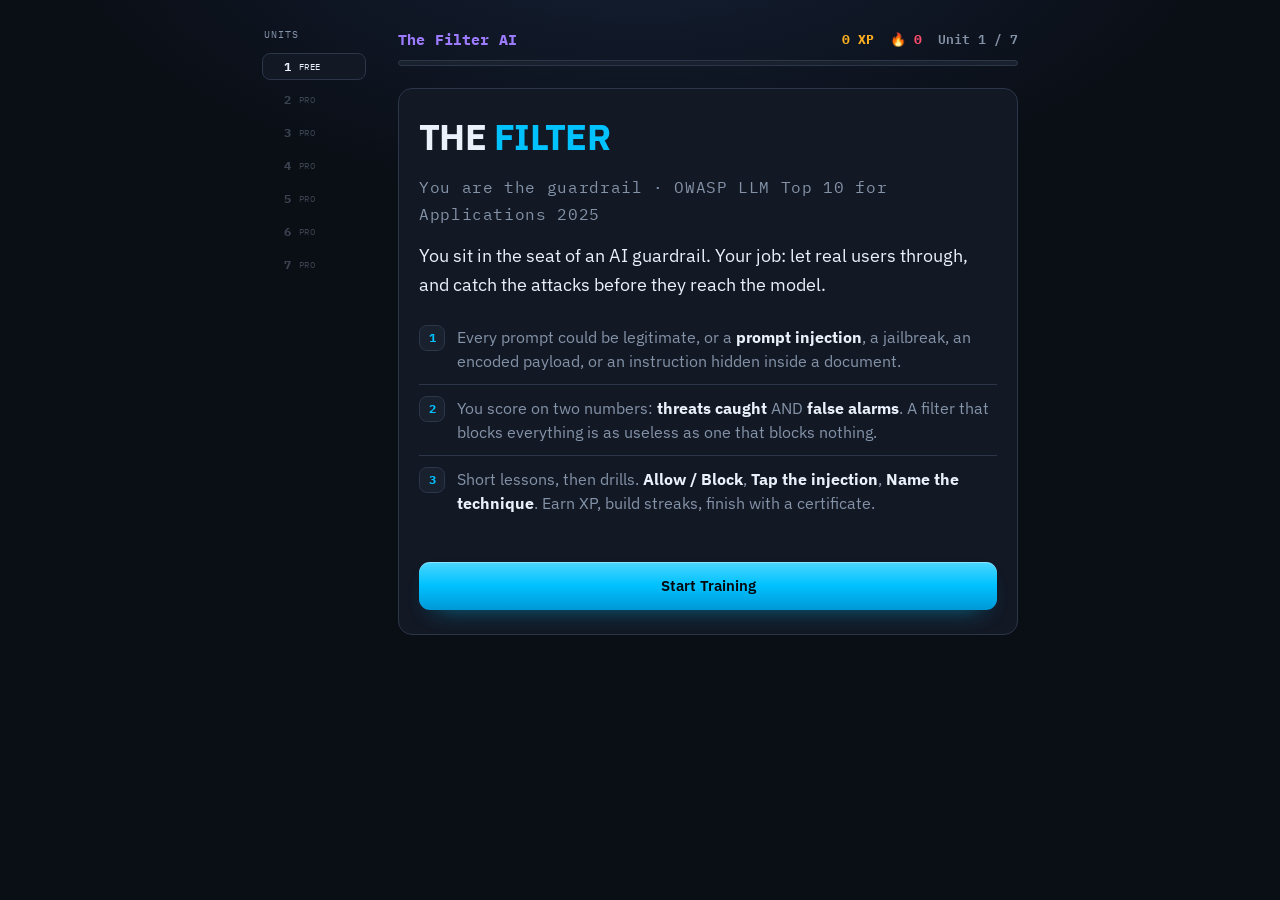
==== index.html @ 21257bd7 "Rebuild free tier: IBM Plex, lifted palette, no em dashes Regenerated from build-free.js so the publ" ====
<!DOCTYPE html>
<html lang="en">
<head>
  <meta charset="UTF-8" />
  <meta name="viewport" content="width=device-width, initial-scale=1.0" />
  <meta name="color-scheme" content="dark" />
  <meta name="description" content="The Filter AI. A training game where you play the guardrail on an AI assistant. Catch prompt injections, jailbreaks, and encoded payloads. Covers the OWASP LLM Top 10 for Applications 2025." />
  <title>The Filter AI · AI Prompt Injection Defense Training</title>
  <link rel="preconnect" href="https://fonts.googleapis.com" />
  <link rel="preconnect" href="https://fonts.gstatic.com" crossorigin />
  <link href="https://fonts.googleapis.com/css2?family=IBM+Plex+Sans:wght@400;500;600;700&family=IBM+Plex+Mono:wght@400;500;600;700&display=swap" rel="stylesheet" />
  <link rel="stylesheet" href="styles.css" />
</head>
<body>
  <!--
    Config lives on #app as data-* attributes (kept off inline <script> so the
    page stays CSP-compatible). To change the paid key or store link, edit the
    two attributes below. Nothing else needs to change.
  -->
  <div class="app" id="app"
       data-free-only="true"
       data-gumroad-url="https://hamcodes.gumroad.com/l/jxdjnw">

    <!-- Desktop-only vertical level map (hidden below 1024px via CSS) -->
    <aside class="levelmap" id="levelmap" aria-hidden="true"></aside>

    <main class="stage">
      <!-- HUD: brand · XP · streak · level -->
      <div class="hud">
        <span class="brand">The Filter AI</span>
        <div class="stats">
          <span class="stat-xp" id="hudXp">0 XP</span>
          <span class="stat-streak" id="hudStreak">🔥 0</span>
          <span class="stat-level" id="hudLevel">Unit 1 / 7</span>
        </div>
      </div>
      <div class="progress-track"><div class="progress-fill" id="progressFill"></div></div>

      <!-- Main nav. Only shown once the paid tier is unlocked. -->
      <nav class="topnav" id="topnav" hidden>
        <button type="button" class="navlink" id="navTraining">Training</button>
        <button type="button" class="navlink" id="navRange">Practice Range</button>
      </nav>

      <!-- Screens render here -->
      <div id="screen"></div>
    </main>
  </div>

  <!-- Load order matters: content + certificate provide globals the engine uses -->
  <script src="content.js"></script>
  <script src="certificate.js"></script>
  <script src="engine.js"></script>
</body>
</html>
---- styles.css ----
/* =========================================================================
   THE FILTER AI · design system
   Tokens + components. Mobile-first, responsive at 640px / 1024px.
   No white backgrounds. Radial-gradient page. All signal colours from tokens.
   ========================================================================= */

:root{
  /* Backgrounds */
  --bg:        #0a0e15;
  --surface:   #121824;
  --surface-2: #19212f;
  --line:      #2b3648;

  /* Text */
  --text:  #eaf1fa;
  --muted: #8493a8;

  /* Signal colours. Every one clears WCAG AA on --bg, and --safe sits well
     above --threat in luminance as well as hue, so "blocked" and "breach"
     stay distinguishable without relying on colour alone. */
  --safe:   #00e5a0;   /* correct / allow / caught */
  --threat: #ff4d6d;   /* attack / breach / wrong  */
  --amber:  #ffb020;   /* XP / coins / warning     */
  --cyan:   #00c2ff;   /* primary CTA / brand accent */
  --violet: #9d7bff;   /* secondary accent / tags   */

  /* Accent gradient stops */
  --cyan-hi: #4dd6ff;
  --cyan-lo: #0098d6;

  /* Shape */
  --radius: 14px;

  /* Typography families. IBM Plex: one family across text and code, drawn
     for engineering products. */
  --mono:    "IBM Plex Mono", ui-monospace, monospace;
  --display: "IBM Plex Sans", system-ui, sans-serif;
  --body:    "IBM Plex Sans", system-ui, sans-serif;

  /* Fluid type */
  --text-body:    clamp(14px, 2.5vw, 16px);
  --text-prompt:  clamp(15px, 3vw, 18px);
  --text-display: clamp(18px, 4vw, 22px);
  --text-mono:    clamp(11px, 2vw, 13px);
}

/* ---------- reset ---------- */
*{box-sizing:border-box}
html,body{
  margin:0;
  min-height:100vh;
  color:var(--text);
  font-family:var(--body);
  background:radial-gradient(1000px 500px at 50% -10%,#152036 0%,transparent 60%),var(--bg);
  -webkit-font-smoothing:antialiased;
}
button{font-family:inherit}
:focus-visible{outline:2px solid var(--cyan);outline-offset:2px}

/* ---------- layout ---------- */
.app{
  max-width:620px;
  margin:0 auto;
  padding:20px 16px 56px;
}
.stage{min-width:0}

/* Desktop level map sits to the left; stage stays centered & capped. */
.levelmap{display:none}

@media (min-width:1024px){
  .app{
    max-width:960px;
    display:grid;
    grid-template-columns:104px minmax(0,620px);
    justify-content:center;
    gap:32px;
    align-items:start;
    padding-top:28px;
  }
  .levelmap{
    display:flex;
    flex-direction:column;
    gap:6px;
    position:sticky;
    top:28px;
  }
  .levelmap .lm-title{
    font-family:var(--mono);font-size:10px;letter-spacing:.1em;text-transform:uppercase;
    color:var(--muted);margin-bottom:6px;padding-left:2px;
  }
  .lm-item{
    display:flex;align-items:center;gap:8px;
    font-family:var(--mono);font-size:12px;color:var(--muted);
    padding:5px 8px;border-radius:8px;border:1px solid transparent;
  }
  .lm-item .n{width:20px;text-align:right;font-weight:700}
  .lm-item.done{color:var(--safe)}
  .lm-item.done .n::after{content:" ✓"}
  .lm-item.current{color:var(--text);border-color:var(--line);background:var(--surface)}
  .lm-item.locked{opacity:.4}
  .lm-item .tier{font-size:9px;letter-spacing:.05em;text-transform:uppercase}
}

/* ---------- HUD ---------- */
.hud{
  display:flex;align-items:center;justify-content:space-between;
  flex-wrap:wrap;gap:8px 16px;margin-bottom:10px;
}
.hud .brand{
  font-family:var(--mono);font-weight:700;color:var(--violet);
  font-size:15px;letter-spacing:.01em;
}
.hud .stats{
  display:flex;align-items:center;gap:16px;
  font-family:var(--mono);font-size:13px;font-weight:700;
}
.stat-xp{color:var(--amber)}
.stat-streak{color:var(--threat)}
.stat-level{color:var(--muted);font-weight:600}

.progress-track{
  height:6px;background:var(--surface-2);border:1px solid var(--line);
  border-radius:99px;overflow:hidden;margin-bottom:22px;
}
.progress-fill{
  height:100%;width:0;
  background:linear-gradient(90deg,var(--cyan),var(--safe));
  transition:width .45s ease;
}

/* Hide keyboard hints on touch/small screens */
.kbd{font-family:var(--mono);font-size:11px;color:var(--muted);margin-left:6px}
@media (max-width:639px){ .kbd{display:none} }

/* ---------- headings shared ---------- */
.screen-title{
  font-family:var(--display);font-weight:700;
  font-size:var(--text-display);letter-spacing:-.01em;margin:0 0 8px;
}
.screen-title .b{color:var(--cyan)}
.prompt-line{font-family:var(--display);font-weight:600;font-size:var(--text-prompt);margin:2px 0 12px;line-height:1.4}
.hint{font-family:var(--mono);font-size:var(--text-mono);color:var(--muted);margin-bottom:16px}

/* ---------- TYPE 1: allow / block ---------- */
.inbox{background:var(--surface);border:1px solid var(--line);border-radius:var(--radius);overflow:hidden}
.inbox-head{
  display:flex;align-items:center;gap:8px;padding:11px 14px;
  background:var(--surface-2);border-bottom:1px solid var(--line);
  font-family:var(--mono);font-size:11.5px;letter-spacing:.06em;text-transform:uppercase;color:var(--muted);
}
.inbox-head .live{
  width:8px;height:8px;border-radius:50%;background:var(--cyan);
  box-shadow:0 0 0 0 rgba(0,194,255,.5);animation:pulse 2s infinite;
}
@keyframes pulse{
  0%{box-shadow:0 0 0 0 rgba(0,194,255,.5)}
  70%{box-shadow:0 0 0 7px rgba(0,194,255,0)}
  100%{box-shadow:0 0 0 0 rgba(0,194,255,0)}
}
.inbox-body{padding:16px 15px}
.meta{font-family:var(--mono);font-size:11px;color:var(--muted);margin-bottom:9px}
.ptext{font-size:var(--text-prompt);line-height:1.6;white-space:pre-wrap;word-break:break-word}
.ptext code{
  font-family:var(--mono);font-size:.85em;background:var(--surface-2);
  padding:1px 5px;border-radius:5px;color:var(--cyan);word-break:break-all;
}

/* faux message card inside a prompt */
.card{
  margin-top:12px;background:var(--surface-2);border:1px solid var(--line);
  border-radius:10px;padding:12px 13px;
}
.card .from{font-family:var(--mono);font-size:11px;color:var(--muted);margin-bottom:6px}
.card .body{font-size:14px;line-height:1.55;white-space:pre-wrap;word-break:break-word;color:var(--text)}

.verdict-row{display:grid;grid-template-columns:1fr;gap:10px;margin-top:16px}
.vbtn{
  font-family:var(--display);font-weight:600;font-size:15px;
  min-height:56px;padding:14px;border-radius:12px;cursor:pointer;
  border:1px solid var(--line);background:var(--surface-2);color:var(--text);
  transition:transform .1s,border-color .15s,background .15s;
  touch-action:manipulation;
}
.vbtn:active{transform:translateY(0)}
.vbtn.allow.hl,.vbtn.block.hl{} /* placeholder */

@media (hover:hover){
  .vbtn:hover{transform:translateY(-1px)}
  .vbtn.allow:hover{border-color:var(--safe);background:rgba(0,229,160,.1)}
  .vbtn.block:hover{border-color:var(--threat);background:rgba(255,77,109,.1)}
}

/* ---------- TYPE 2: tap the injection ---------- */
.doc{background:var(--surface);border:1px solid var(--line);border-radius:var(--radius);overflow:hidden}
.doc-head{
  display:flex;align-items:center;gap:8px;padding:11px 14px;
  background:var(--surface-2);border-bottom:1px solid var(--line);
  font-family:var(--mono);font-size:11.5px;letter-spacing:.05em;text-transform:uppercase;color:var(--muted);
}
.doc-head .dot{width:8px;height:8px;border-radius:50%;background:var(--amber)}
.doc-body{padding:16px 15px;font-size:var(--text-prompt);line-height:1.9}

.seg{
  border-radius:6px;padding:2px 3px;cursor:pointer;
  transition:background .12s,box-shadow .12s;
  -webkit-tap-highlight-color:transparent;touch-action:manipulation;
}
.seg.pick-wrong{background:rgba(255,77,109,.22);box-shadow:inset 0 0 0 1px var(--threat)}
.seg.pick-right{background:rgba(0,229,160,.24);box-shadow:inset 0 0 0 1px var(--safe)}
.seg.reveal{background:rgba(0,229,160,.14);box-shadow:inset 0 0 0 1px rgba(0,229,160,.5)}
.locked .seg{cursor:default}

@media (hover:hover){
  .seg:hover{background:rgba(0,194,255,.12)}
  .locked .seg:hover{background:transparent}
  .locked .seg.pick-wrong:hover{background:rgba(255,77,109,.22)}
  .locked .seg.pick-right:hover,.locked .seg.reveal:hover{background:rgba(0,229,160,.2)}
}

/* On mobile, each segment is a full-width tappable block so fingers land true. */
@media (max-width:639px){
  .doc-body{line-height:1.6}
  .seg{
    display:block;padding:12px 12px;margin:6px 0;min-height:44px;
    border:1px solid var(--line);background:var(--surface-2);
  }
}

/* ---------- TYPE 3: name the technique ---------- */
.scenario{
  background:var(--surface);border:1px solid var(--line);border-radius:var(--radius);
  padding:16px 15px;font-size:var(--text-prompt);line-height:1.6;margin-bottom:16px;
}
.opts{display:flex;flex-direction:column;gap:10px}
.opt{
  display:flex;align-items:center;gap:12px;width:100%;text-align:left;
  background:var(--surface);border:1px solid var(--line);border-radius:12px;
  padding:14px 15px;color:var(--text);font-family:var(--mono);font-size:14px;
  cursor:pointer;min-height:52px;transition:border-color .15s,background .15s;
  touch-action:manipulation;
}
.opt .radio{
  flex:0 0 auto;width:16px;height:16px;border-radius:50%;
  border:2px solid var(--muted);transition:border-color .15s,background .15s;
}
.opt.sel .radio{border-color:var(--cyan);background:radial-gradient(circle,var(--cyan) 42%,transparent 46%)}
.opt.correct{border-color:var(--safe);background:rgba(0,229,160,.1)}
.opt.correct .radio{border-color:var(--safe);background:radial-gradient(circle,var(--safe) 42%,transparent 46%)}
.opt.wrong{border-color:var(--threat);background:rgba(255,77,109,.1)}
.opt.wrong .radio{border-color:var(--threat);background:radial-gradient(circle,var(--threat) 42%,transparent 46%)}
.opt.dim{opacity:.45}
.opt[disabled]{cursor:default}
@media (hover:hover){
  .opt:not([disabled]):hover{border-color:var(--cyan)}
}
.retry-note{font-family:var(--mono);font-size:12px;color:var(--amber);margin-top:12px}

/* ---------- feedback ---------- */
.fb{margin-top:16px;border-radius:12px;border:1px solid var(--line);padding:14px 15px;font-size:var(--text-body);line-height:1.6}
.fb.right{background:rgba(0,229,160,.07);border-color:rgba(0,229,160,.3)}
.fb.wrong{background:rgba(255,77,109,.07);border-color:rgba(255,77,109,.35)}
.fb .head{
  font-family:var(--mono);font-weight:700;font-size:12px;letter-spacing:.05em;
  text-transform:uppercase;margin-bottom:9px;display:flex;flex-wrap:wrap;gap:8px;align-items:center;
}
.fb.right .head .res{color:var(--safe)}
.fb.wrong .head .res{color:var(--threat)}
.chip{
  font-family:var(--mono);font-size:10.5px;letter-spacing:.04em;text-transform:uppercase;
  padding:2px 8px;border-radius:999px;border:1px solid var(--line);color:var(--muted);
}
.chip.tech{color:var(--cyan);border-color:rgba(0,194,255,.4)}
.chip.safe{color:var(--safe);border-color:rgba(0,229,160,.4)}
.chip.xp{color:var(--amber);border-color:rgba(255,176,32,.4)}

/* ---------- feedback: why + impact blocks ---------- */
.fb-why{margin-top:2px}
.fb-label{
  font-family:var(--mono);font-size:10.5px;letter-spacing:.08em;text-transform:uppercase;
  color:var(--muted);margin-bottom:5px;
}
.fb-text{font-size:var(--text-body);line-height:1.6}
/* the "stakes" footnote: darker inset, no coloured border, reads as a consequence */
.impact{margin-top:14px;background:var(--surface-2);border-radius:10px;padding:12px 13px}
.impact-label{
  font-family:var(--mono);font-size:10px;letter-spacing:.08em;text-transform:uppercase;
  color:var(--muted);margin-bottom:5px;
}
.impact-headline{font-family:var(--display);font-weight:700;font-size:14.5px;line-height:1.35;margin-bottom:5px}
.impact.threat .impact-headline{color:var(--threat)}
.impact.benign .impact-headline{color:var(--amber)}
.impact-detail{font-size:13px;line-height:1.55;color:var(--muted)}

/* ---------- exercise topline (counter + difficulty) ---------- */
.ex-topline{display:flex;align-items:center;justify-content:space-between;gap:10px;margin-bottom:10px}
.ex-count{font-family:var(--mono);font-size:var(--text-mono);color:var(--muted);letter-spacing:.04em}
.ex-diff{
  font-family:var(--mono);font-size:10px;letter-spacing:.08em;text-transform:uppercase;
  padding:3px 9px;border-radius:999px;border:1px solid var(--line);color:var(--muted);
}
.ex-diff.easy{color:var(--safe);border-color:rgba(0,229,160,.4)}
.ex-diff.medium{color:var(--amber);border-color:rgba(255,176,32,.4)}
.ex-diff.hard{color:var(--threat);border-color:rgba(255,77,109,.4)}

/* ---------- teach / concept card ---------- */
.unit-tag{
  font-family:var(--mono);font-size:var(--text-mono);color:var(--violet);
  letter-spacing:.05em;margin-bottom:10px;
}
.teach{background:var(--surface);border:1px solid var(--line);border-radius:var(--radius);padding:22px 20px}
.teach-label{
  font-family:var(--mono);font-size:11px;letter-spacing:.14em;text-transform:uppercase;
  color:var(--muted);margin-bottom:10px;
}
.teach-heading{
  font-family:var(--display);font-weight:700;font-size:clamp(19px,4.5vw,24px);
  line-height:1.25;letter-spacing:-.01em;margin:0 0 14px;
}
.teach-body{color:var(--text);font-size:var(--text-body);line-height:1.7}
.teach-body p{margin:0 0 12px}
.teach-body p:last-child{margin-bottom:0}
.teach-example{
  margin:16px 0 4px;background:var(--surface-2);border:1px solid var(--line);
  border-radius:10px;padding:13px 14px;
}
.teach-example .ex-label{
  font-family:var(--mono);font-size:10.5px;letter-spacing:.08em;text-transform:uppercase;
  color:var(--cyan);margin-bottom:6px;
}
.teach-example .ex-body{font-size:var(--text-body);line-height:1.55;color:var(--text)}
.teach-key{
  margin-top:16px;background:var(--surface-2);border-left:3px solid var(--cyan);
  border-radius:0 8px 8px 0;padding:11px 14px;font-style:italic;color:var(--text);
  font-size:var(--text-body);line-height:1.5;
}

/* ---------- unit complete ---------- */
.unit-complete{background:var(--surface);border:1px solid var(--line);border-radius:var(--radius);padding:26px 20px;text-align:center}
.uc-badge{
  display:inline-block;font-family:var(--mono);font-size:11px;letter-spacing:.08em;text-transform:uppercase;
  color:var(--safe);border:1px solid rgba(0,229,160,.4);border-radius:999px;padding:4px 11px;margin-bottom:14px;
}
.unit-complete h2{font-family:var(--display);font-weight:700;font-size:var(--text-display);margin:0 0 6px}
.uc-sub{color:var(--muted);font-size:var(--text-body);margin:0 0 4px}

/* ---------- buttons ---------- */
.btn{
  display:inline-flex;align-items:center;justify-content:center;gap:8px;
  font-family:var(--display);font-weight:600;font-size:15px;
  color:#04070c;border:none;border-radius:11px;
  background:linear-gradient(180deg,var(--cyan-hi),var(--cyan) 48%,var(--cyan-lo));
  box-shadow:inset 0 1px 0 rgba(255,255,255,.34),0 10px 26px -16px rgba(0,194,255,.8);
  padding:13px 20px;margin-top:16px;cursor:pointer;min-height:48px;
  touch-action:manipulation;transition:filter .15s,transform .1s;
}
.btn:active{transform:scale(.98)}
.btn.ghost{background:transparent;color:var(--muted);border:1px solid var(--line);box-shadow:none}
.btn.full{width:100%}
@media (hover:hover){
  .btn:hover{filter:brightness(1.07)}
  .btn.ghost:hover{color:var(--text);border-color:var(--muted)}
}

/* ---------- intro / gate / complete panels ---------- */
.panel{background:var(--surface);border:1px solid var(--line);border-radius:var(--radius);padding:24px 20px}
.panel h1{font-family:var(--display);font-weight:700;font-size:clamp(26px,7vw,36px);letter-spacing:-.02em;margin:0 0 14px}
.panel h1 .b{color:var(--cyan)}
.panel h2{font-family:var(--display);font-weight:700;font-size:var(--text-display);margin:0 0 12px}
.panel p{color:var(--muted);font-size:var(--text-body);line-height:1.7;margin:0 0 14px}
.panel p b,.panel p strong{color:var(--text)}
.panel .lede{color:var(--text);font-size:var(--text-prompt);line-height:1.6}
.tagline{font-family:var(--mono);font-size:12px;color:var(--violet);letter-spacing:.04em;margin-bottom:18px}

.howto{list-style:none;padding:0;margin:4px 0 20px}
.howto li{
  display:flex;gap:12px;align-items:flex-start;
  padding:11px 0;border-top:1px solid var(--line);font-size:var(--text-body);color:var(--muted);line-height:1.5;
}
.howto li:first-child{border-top:none}
.howto .ic{
  flex:0 0 auto;width:26px;height:26px;border-radius:8px;background:var(--surface-2);
  border:1px solid var(--line);display:grid;place-items:center;
  font-family:var(--mono);font-size:12px;color:var(--cyan);font-weight:700;
}
.howto b{color:var(--text)}

/* gate */
.gate-badge{
  display:inline-block;font-family:var(--mono);font-size:11px;letter-spacing:.08em;text-transform:uppercase;
  color:var(--safe);border:1px solid rgba(0,229,160,.4);border-radius:999px;padding:4px 11px;margin-bottom:14px;
}
.covers{display:flex;flex-wrap:wrap;gap:7px;margin:6px 0 22px}
.covers .t{
  font-family:var(--mono);font-size:11px;color:var(--violet);
  border:1px solid rgba(157,123,255,.35);border-radius:999px;padding:4px 10px;
}
.key-row{display:flex;flex-direction:column;gap:10px;margin-top:8px}
.key-row input{
  width:100%;background:var(--surface-2);border:1px solid var(--line);border-radius:11px;
  padding:13px 14px;color:var(--text);font-family:var(--mono);font-size:14px;min-height:48px;
}
.key-row input::placeholder{color:var(--muted)}
.key-msg{font-family:var(--mono);font-size:12px;margin-top:2px;min-height:16px}
.key-msg.err{color:var(--threat)}
.key-msg.ok{color:var(--safe)}
.btn-stack{display:flex;flex-direction:column;gap:10px;margin-top:18px}

/* complete */
.end{background:var(--surface);border:1px solid var(--line);border-radius:var(--radius);padding:26px 20px;text-align:center}
.end .rating{font-family:var(--display);font-weight:700;font-size:clamp(22px,6vw,28px);margin:2px 0 4px}
.end .rating.good{color:var(--safe)}
.end .rating.mid{color:var(--amber)}
.end .rating.bad{color:var(--threat)}
.end .line{font-family:var(--mono);font-size:13px;color:var(--muted);margin:14px 0}
.end .line b{color:var(--text)}
.end p{color:var(--muted);font-size:var(--text-body);line-height:1.65;max-width:44ch;margin:12px auto}
.stat-grid{display:grid;grid-template-columns:repeat(3,1fr);gap:10px;margin:18px 0}
.stat-cell{background:var(--surface-2);border:1px solid var(--line);border-radius:12px;padding:12px 8px}
.stat-cell .v{font-family:var(--mono);font-weight:700;font-size:22px}
.stat-cell .k{font-family:var(--mono);font-size:10px;letter-spacing:.05em;text-transform:uppercase;color:var(--muted);margin-top:4px}
.stat-cell.caught .v{color:var(--safe)}
.stat-cell.breach .v{color:var(--threat)}
.stat-cell.false .v{color:var(--amber)}

/* ---------- certificate ---------- */
.cert-wrap{width:100%}
.cert-wrap svg{width:100%;height:auto;display:block;border-radius:var(--radius);border:1px solid var(--line)}
.cert-actions{display:flex;flex-direction:column;gap:10px;margin-top:16px}

/* ---------- main nav (shown once the paid tier is unlocked) ---------- */
.topnav{display:flex;gap:8px;margin:-8px 0 20px}
.topnav[hidden]{display:none}
.navlink{
  font-family:var(--mono);font-size:11px;letter-spacing:.08em;text-transform:uppercase;
  color:var(--muted);background:transparent;border:1px solid var(--line);
  border-radius:999px;padding:6px 13px;min-height:32px;cursor:pointer;
  touch-action:manipulation;transition:color .15s,border-color .15s,background .15s;
}
.navlink.on{color:var(--cyan);border-color:rgba(0,194,255,.45);background:rgba(0,194,255,.07)}
@media (hover:hover){
  .navlink:not(.on):hover{color:var(--text);border-color:var(--muted)}
}

/* ---------- practice range (paid bonus) ----------
   A directory, not a lesson, so it breaks out of the 620px reading column
   into a wide card grid. body.range-view is toggled by the engine. */
body.range-view .app{max-width:100%;padding-left:20px;padding-right:20px}
@media (min-width:1024px){
  body.range-view .app{
    max-width:1400px;
    grid-template-columns:104px minmax(0,1220px);
  }
}

.range-head{margin-bottom:22px}
.range-label{
  font-family:var(--mono);font-size:11px;letter-spacing:.14em;text-transform:uppercase;
  color:var(--violet);margin-bottom:10px;
}
.range-head h2{
  font-family:var(--display);font-weight:700;
  font-size:clamp(24px,5.5vw,34px);letter-spacing:-.025em;margin:0 0 12px;
}
.range-intro{color:var(--muted);font-size:var(--text-body);line-height:1.7;margin:0 0 20px;max-width:70ch}

/* counters */
.range-stats{display:grid;grid-template-columns:repeat(2,1fr);gap:8px}
/* five tiles into two columns leaves an orphan, so the last one spans */
@media (max-width:559px){ .range-stats .r-stat:last-child{grid-column:span 2} }
@media (min-width:560px){ .range-stats{grid-template-columns:repeat(5,1fr)} }
.r-stat{
  background:linear-gradient(180deg,var(--surface-2),var(--surface));
  border:1px solid var(--line);border-radius:12px;padding:12px 13px;
  position:relative;overflow:hidden;
}
.r-stat::before{content:"";position:absolute;left:0;top:0;bottom:0;width:2px;background:var(--line)}
.r-stat.cyan::before{background:var(--cyan)}
.r-stat.violet::before{background:var(--violet)}
.r-stat.safe::before{background:var(--safe)}
.r-stat.amber::before{background:var(--amber)}
.r-stat.threat::before{background:var(--threat)}
.r-stat .v{font-family:var(--mono);font-weight:700;font-size:22px;line-height:1.1}
.r-stat.cyan .v{color:var(--cyan)}
.r-stat.violet .v{color:var(--violet)}
.r-stat.safe .v{color:var(--safe)}
.r-stat.amber .v{color:var(--amber)}
.r-stat.threat .v{color:var(--threat)}
.r-stat .k{
  font-family:var(--mono);font-size:9.5px;letter-spacing:.08em;text-transform:uppercase;
  color:var(--muted);margin-top:4px;
}

/* filter bar, sticks under the HUD while you scan */
.range-filter{
  position:sticky;top:0;z-index:20;
  display:flex;flex-direction:column;gap:10px;
  padding:14px 0 12px;margin-bottom:20px;
  background:linear-gradient(180deg,var(--bg) 78%,transparent);
  border-bottom:1px solid var(--line);
}
.rf-search{position:relative}
.rf-icon{
  position:absolute;left:13px;top:50%;transform:translateY(-50%);
  color:var(--muted);font-size:16px;pointer-events:none;
}
.range-filter input{
  width:100%;min-height:46px;padding:12px 14px 12px 36px;
  background:var(--surface);border:1px solid var(--line);border-radius:11px;
  color:var(--text);font-family:var(--body);font-size:var(--text-body);
}
.range-filter input::placeholder{color:var(--muted)}
.range-filter input::-webkit-search-cancel-button{filter:invert(.6)}

.rf-pills{display:flex;flex-wrap:wrap;gap:7px}
.r-pill{
  display:inline-flex;align-items:center;gap:7px;
  font-family:var(--mono);font-size:11px;letter-spacing:.04em;
  color:var(--muted);background:var(--surface);border:1px solid var(--line);
  border-radius:999px;padding:7px 12px;min-height:34px;cursor:pointer;
  touch-action:manipulation;transition:color .15s,border-color .15s,background .15s;
}
.r-pill .n{
  font-size:9.5px;font-weight:700;color:var(--muted);
  background:var(--surface-2);border-radius:999px;padding:1px 6px;
}
.r-pill.on{
  color:var(--cyan);border-color:rgba(0,194,255,.45);background:rgba(0,194,255,.08);
}
.r-pill.on .n{color:var(--cyan);background:rgba(0,194,255,.14)}
@media (hover:hover){
  .r-pill:not(.on):hover{color:var(--text);border-color:var(--muted)}
}

.r-empty{text-align:center;padding:36px 0 44px;color:var(--muted)}
.r-empty p{font-family:var(--display);font-size:var(--text-prompt);margin:0 0 4px;color:var(--text)}
.r-empty[hidden]{display:none}

/* sections */
.range-sec{margin-bottom:34px}
.range-sec[hidden]{display:none}
.rs-head{display:flex;align-items:center;gap:11px;margin-bottom:8px}
.rs-n{
  flex:0 0 auto;width:26px;height:26px;border-radius:8px;
  background:var(--surface-2);border:1px solid var(--line);display:grid;place-items:center;
  font-family:var(--mono);font-size:11px;font-weight:700;color:var(--cyan);
}
.rs-head h3{font-family:var(--display);font-weight:700;font-size:var(--text-display);margin:0;letter-spacing:-.015em}
.rs-count{
  margin-left:auto;flex:0 0 auto;
  font-family:var(--mono);font-size:11px;color:var(--muted);letter-spacing:.04em;
}
.rs-count b{color:var(--text);font-weight:700}
.rs-intro{color:var(--muted);font-size:var(--text-body);line-height:1.6;margin:0 0 16px;max-width:72ch}

/* card grid */
.r-list{
  list-style:none;padding:0;margin:0;
  display:grid;grid-template-columns:1fr;gap:12px;align-items:stretch;
}
@media (min-width:660px){ .r-list{grid-template-columns:repeat(2,1fr)} }
@media (min-width:1140px){ .r-list{grid-template-columns:repeat(3,1fr)} }

.r-item{
  display:flex;flex-direction:column;
  background:linear-gradient(180deg,var(--surface-2),var(--surface) 42%);
  border:1px solid var(--line);border-radius:var(--radius);
  padding:16px 16px 15px 18px;position:relative;overflow:hidden;
  transition:border-color .16s ease,transform .16s ease,box-shadow .16s ease;
}
.r-item[hidden]{display:none}
/* left accent: cyan by default, amber when the entry carries a caveat */
.r-item::before{
  content:"";position:absolute;left:0;top:0;bottom:0;width:2px;
  background:linear-gradient(180deg,var(--cyan),transparent 85%);opacity:.65;
}
.r-item.flagged::before{background:linear-gradient(180deg,var(--amber),transparent 85%);opacity:.8}
@media (hover:hover){
  .r-item:hover{
    border-color:rgba(0,194,255,.4);transform:translateY(-2px);
    box-shadow:0 18px 40px -26px rgba(0,0,0,.9);
  }
  .r-item.flagged:hover{border-color:rgba(255,176,32,.45)}
  .r-item:hover::before{opacity:1}
}

.r-title{
  font-family:var(--display);font-weight:600;font-size:16px;
  color:var(--text);text-decoration:none;
  display:flex;align-items:baseline;gap:6px;
  touch-action:manipulation;
}
.r-title::after{content:"↗";font-family:var(--mono);font-size:11px;color:var(--muted);flex:0 0 auto}
@media (hover:hover){
  .r-title:hover{color:var(--cyan)}
  .r-title:hover::after{color:var(--cyan)}
}
.r-tags{display:flex;flex-wrap:wrap;gap:6px;margin:9px 0 10px}
.r-tag{
  font-family:var(--mono);font-size:9.5px;letter-spacing:.05em;text-transform:uppercase;
  padding:2px 8px;border-radius:999px;border:1px solid var(--line);color:var(--muted);
}
.r-tag.level{color:var(--cyan);border-color:rgba(0,194,255,.3)}
.r-tag.host{color:var(--violet);border-color:rgba(157,123,255,.3)}
.r-note{margin:0;color:var(--muted);font-size:13.5px;line-height:1.6}
.r-foot{margin-top:auto;padding-top:12px}
.r-flag{
  display:inline-block;
  font-family:var(--mono);font-size:9.5px;letter-spacing:.05em;text-transform:uppercase;
  padding:3px 9px;border-radius:999px;
  color:var(--amber);border:1px solid rgba(255,176,32,.4);background:rgba(255,176,32,.07);
}

.range-credit{
  margin-top:26px;padding:14px 15px;background:var(--surface-2);
  border-radius:10px;border-left:3px solid var(--violet);
}
.range-credit p{margin:0 0 6px;font-size:12.5px;line-height:1.6;color:var(--muted)}
.range-credit p:last-child{margin-bottom:0}
.range-credit a{color:var(--violet)}

/* Touch targets: 44px minimum on phones, per the design rules. */
@media (max-width:639px){
  .navlink{min-height:44px;padding:0 15px;display:inline-flex;align-items:center}
  .r-title{min-height:44px;align-items:center;padding-right:2px}
  .r-pill{min-height:44px;padding:0 14px}
}

/* next-step block under the certificate */
.next-step{
  margin-top:26px;padding-top:20px;border-top:1px solid var(--line);text-align:center;
}
.ns-label{
  font-family:var(--mono);font-size:10.5px;letter-spacing:.12em;text-transform:uppercase;
  color:var(--muted);margin-bottom:6px;
}
.next-step p{font-family:var(--display);font-weight:600;font-size:var(--text-prompt);margin:0}

/* ---------- responsive: tablet+ ---------- */
@media (min-width:640px){
  .verdict-row{grid-template-columns:1fr 1fr}
  .vbtn{min-width:0}
  .cert-actions{flex-direction:row}
  .cert-actions .btn{margin-top:0}
  .btn-stack .btn{margin-top:0}
}
@media (min-width:1024px){
  .vbtn{min-width:180px}
}

/* ---------- reduced motion ---------- */
@media (prefers-reduced-motion:reduce){
  *{animation:none!important;transition:none!important}
}
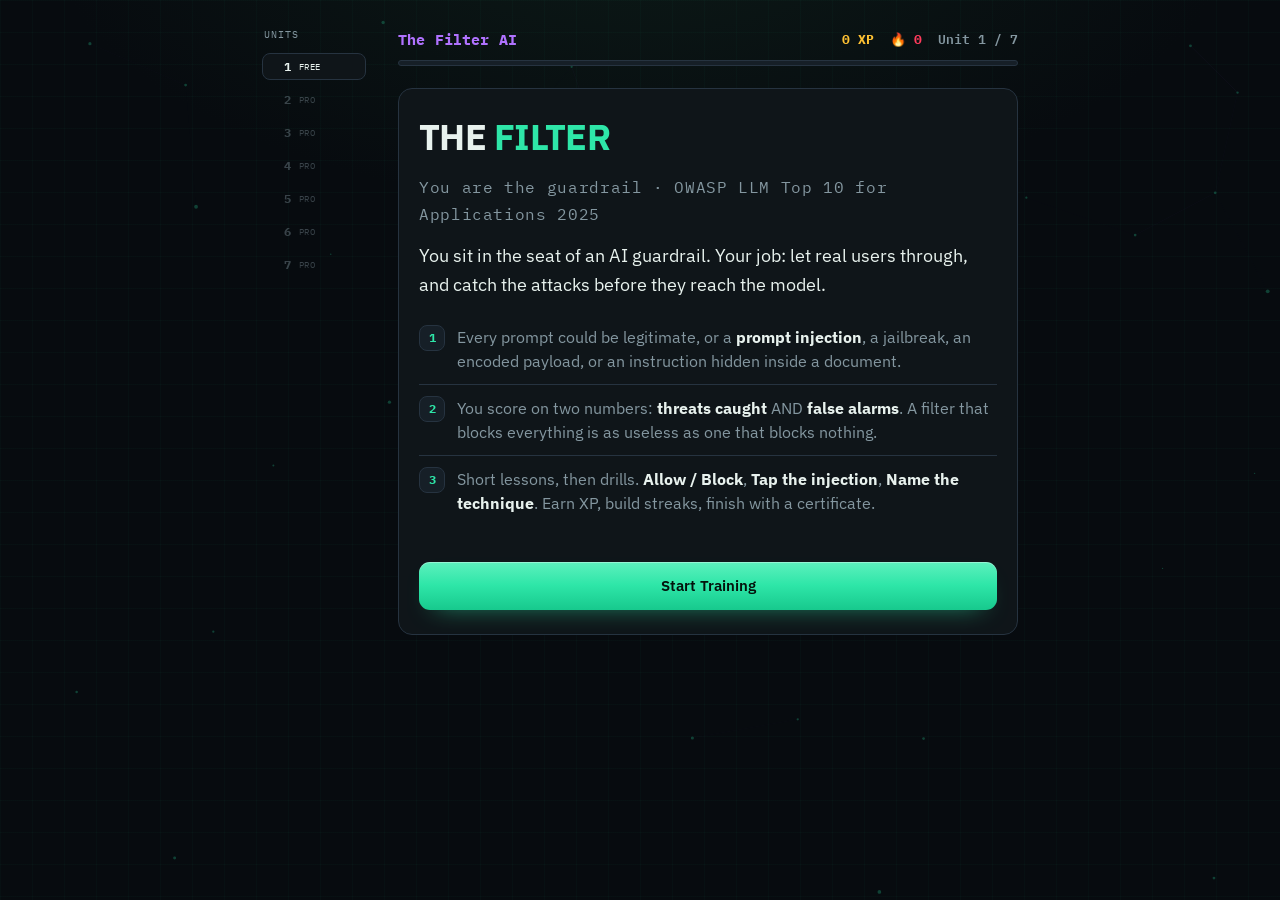
==== commit 10e2e906: "Rebuild free tier: green-led palette, Hamcodes background layers Regenerated from build-free.js to m" ====
--- a/index.html
+++ b/index.html
@@ -12,6 +12,9 @@
   <link rel="stylesheet" href="styles.css" />
 </head>
 <body>
+  <!-- Drifting node field. Purely decorative, drawn by bg.js. -->
+  <canvas id="bgCanvas" aria-hidden="true"></canvas>
+
   <!--
     Config lives on #app as data-* attributes (kept off inline <script> so the
     page stays CSP-compatible). To change the paid key or store link, edit the
@@ -48,6 +51,7 @@
   </div>
 
   <!-- Load order matters: content + certificate provide globals the engine uses -->
+  <script src="bg.js"></script>
   <script src="content.js"></script>
   <script src="certificate.js"></script>
   <script src="engine.js"></script>
--- a/styles.css
+++ b/styles.css
@@ -6,27 +6,27 @@
 
 :root{
   /* Backgrounds */
-  --bg:        #0a0e15;
-  --surface:   #121824;
-  --surface-2: #19212f;
-  --line:      #2b3648;
+  --bg:        #070b0f;
+  --surface:   #0f1519;
+  --surface-2: #161f27;
+  --line:      #263340;
 
   /* Text */
-  --text:  #eaf1fa;
-  --muted: #8493a8;
+  --text:  #e8f2ee;
+  --muted: #8497a0;
 
   /* Signal colours. Every one clears WCAG AA on --bg, and --safe sits well
      above --threat in luminance as well as hue, so "blocked" and "breach"
      stay distinguishable without relying on colour alone. */
-  --safe:   #00e5a0;   /* correct / allow / caught */
-  --threat: #ff4d6d;   /* attack / breach / wrong  */
-  --amber:  #ffb020;   /* XP / coins / warning     */
-  --cyan:   #00c2ff;   /* primary CTA / brand accent */
-  --violet: #9d7bff;   /* secondary accent / tags   */
+  --safe:   #39ff88;   /* correct / allow / caught */
+  --threat: #ff3b5c;   /* attack / breach / wrong  */
+  --amber:  #ffc233;   /* XP / coins / warning     */
+  --brand:  #2ee6a8;   /* primary CTA / brand accent */
+  --violet: #b072ff;   /* secondary accent / tags   */
 
   /* Accent gradient stops */
-  --cyan-hi: #4dd6ff;
-  --cyan-lo: #0098d6;
+  --brand-hi: #5df0bd;
+  --brand-lo: #17c98d;
 
   /* Shape */
   --radius: 14px;
@@ -51,14 +51,37 @@
   min-height:100vh;
   color:var(--text);
   font-family:var(--body);
-  background:radial-gradient(1000px 500px at 50% -10%,#152036 0%,transparent 60%),var(--bg);
+  background:radial-gradient(1000px 500px at 50% -10%,#0c1a17 0%,transparent 60%),var(--bg);
   -webkit-font-smoothing:antialiased;
 }
 button{font-family:inherit}
-:focus-visible{outline:2px solid var(--cyan);outline-offset:2px}
+:focus-visible{outline:2px solid var(--brand);outline-offset:2px}
+
+/* ---------- brand background ----------
+   Two layers, both carried over from the sibling Hamcodes sites so The Filter
+   sits in the same family: the drifting graph paper from labs.hamcodes.com,
+   and the node field from the portfolio. Both sit behind everything, ignore
+   pointer events, and stop dead under prefers-reduced-motion. */
+body::before{
+  content:"";
+  position:fixed;inset:0;
+  background-image:
+    linear-gradient(rgba(46,230,168,.028) 1px,transparent 1px),
+    linear-gradient(90deg,rgba(46,230,168,.028) 1px,transparent 1px);
+  background-size:32px 32px;
+  pointer-events:none;z-index:0;
+  animation:gridmove 4s linear infinite;
+}
+@keyframes gridmove{from{background-position:0 0}to{background-position:32px 32px}}
+
+#bgCanvas{
+  position:fixed;inset:0;width:100%;height:100%;
+  pointer-events:none;z-index:0;opacity:.5;
+}
 
 /* ---------- layout ---------- */
 .app{
+  position:relative;z-index:1;      /* above both background layers */
   max-width:620px;
   margin:0 auto;
   padding:20px 16px 56px;
@@ -125,7 +148,7 @@
 }
 .progress-fill{
   height:100%;width:0;
-  background:linear-gradient(90deg,var(--cyan),var(--safe));
+  background:linear-gradient(90deg,var(--brand),var(--safe));
   transition:width .45s ease;
 }
 
@@ -138,7 +161,7 @@
   font-family:var(--display);font-weight:700;
   font-size:var(--text-display);letter-spacing:-.01em;margin:0 0 8px;
 }
-.screen-title .b{color:var(--cyan)}
+.screen-title .b{color:var(--brand)}
 .prompt-line{font-family:var(--display);font-weight:600;font-size:var(--text-prompt);margin:2px 0 12px;line-height:1.4}
 .hint{font-family:var(--mono);font-size:var(--text-mono);color:var(--muted);margin-bottom:16px}
 
@@ -150,20 +173,20 @@
   font-family:var(--mono);font-size:11.5px;letter-spacing:.06em;text-transform:uppercase;color:var(--muted);
 }
 .inbox-head .live{
-  width:8px;height:8px;border-radius:50%;background:var(--cyan);
-  box-shadow:0 0 0 0 rgba(0,194,255,.5);animation:pulse 2s infinite;
+  width:8px;height:8px;border-radius:50%;background:var(--brand);
+  box-shadow:0 0 0 0 rgba(46,230,168,.5);animation:pulse 2s infinite;
 }
 @keyframes pulse{
-  0%{box-shadow:0 0 0 0 rgba(0,194,255,.5)}
-  70%{box-shadow:0 0 0 7px rgba(0,194,255,0)}
-  100%{box-shadow:0 0 0 0 rgba(0,194,255,0)}
+  0%{box-shadow:0 0 0 0 rgba(46,230,168,.5)}
+  70%{box-shadow:0 0 0 7px rgba(46,230,168,0)}
+  100%{box-shadow:0 0 0 0 rgba(46,230,168,0)}
 }
 .inbox-body{padding:16px 15px}
 .meta{font-family:var(--mono);font-size:11px;color:var(--muted);margin-bottom:9px}
 .ptext{font-size:var(--text-prompt);line-height:1.6;white-space:pre-wrap;word-break:break-word}
 .ptext code{
   font-family:var(--mono);font-size:.85em;background:var(--surface-2);
-  padding:1px 5px;border-radius:5px;color:var(--cyan);word-break:break-all;
+  padding:1px 5px;border-radius:5px;color:var(--brand);word-break:break-all;
 }
 
 /* faux message card inside a prompt */
@@ -187,8 +210,8 @@
 
 @media (hover:hover){
   .vbtn:hover{transform:translateY(-1px)}
-  .vbtn.allow:hover{border-color:var(--safe);background:rgba(0,229,160,.1)}
-  .vbtn.block:hover{border-color:var(--threat);background:rgba(255,77,109,.1)}
+  .vbtn.allow:hover{border-color:var(--safe);background:rgba(57,255,136,.1)}
+  .vbtn.block:hover{border-color:var(--threat);background:rgba(255,59,92,.1)}
 }
 
 /* ---------- TYPE 2: tap the injection ---------- */
@@ -206,16 +229,16 @@
   transition:background .12s,box-shadow .12s;
   -webkit-tap-highlight-color:transparent;touch-action:manipulation;
 }
-.seg.pick-wrong{background:rgba(255,77,109,.22);box-shadow:inset 0 0 0 1px var(--threat)}
-.seg.pick-right{background:rgba(0,229,160,.24);box-shadow:inset 0 0 0 1px var(--safe)}
-.seg.reveal{background:rgba(0,229,160,.14);box-shadow:inset 0 0 0 1px rgba(0,229,160,.5)}
+.seg.pick-wrong{background:rgba(255,59,92,.22);box-shadow:inset 0 0 0 1px var(--threat)}
+.seg.pick-right{background:rgba(57,255,136,.24);box-shadow:inset 0 0 0 1px var(--safe)}
+.seg.reveal{background:rgba(57,255,136,.14);box-shadow:inset 0 0 0 1px rgba(57,255,136,.5)}
 .locked .seg{cursor:default}
 
 @media (hover:hover){
-  .seg:hover{background:rgba(0,194,255,.12)}
+  .seg:hover{background:rgba(46,230,168,.12)}
   .locked .seg:hover{background:transparent}
-  .locked .seg.pick-wrong:hover{background:rgba(255,77,109,.22)}
-  .locked .seg.pick-right:hover,.locked .seg.reveal:hover{background:rgba(0,229,160,.2)}
+  .locked .seg.pick-wrong:hover{background:rgba(255,59,92,.22)}
+  .locked .seg.pick-right:hover,.locked .seg.reveal:hover{background:rgba(57,255,136,.2)}
 }
 
 /* On mobile, each segment is a full-width tappable block so fingers land true. */
@@ -244,22 +267,22 @@
   flex:0 0 auto;width:16px;height:16px;border-radius:50%;
   border:2px solid var(--muted);transition:border-color .15s,background .15s;
 }
-.opt.sel .radio{border-color:var(--cyan);background:radial-gradient(circle,var(--cyan) 42%,transparent 46%)}
-.opt.correct{border-color:var(--safe);background:rgba(0,229,160,.1)}
+.opt.sel .radio{border-color:var(--brand);background:radial-gradient(circle,var(--brand) 42%,transparent 46%)}
+.opt.correct{border-color:var(--safe);background:rgba(57,255,136,.1)}
 .opt.correct .radio{border-color:var(--safe);background:radial-gradient(circle,var(--safe) 42%,transparent 46%)}
-.opt.wrong{border-color:var(--threat);background:rgba(255,77,109,.1)}
+.opt.wrong{border-color:var(--threat);background:rgba(255,59,92,.1)}
 .opt.wrong .radio{border-color:var(--threat);background:radial-gradient(circle,var(--threat) 42%,transparent 46%)}
 .opt.dim{opacity:.45}
 .opt[disabled]{cursor:default}
 @media (hover:hover){
-  .opt:not([disabled]):hover{border-color:var(--cyan)}
+  .opt:not([disabled]):hover{border-color:var(--brand)}
 }
 .retry-note{font-family:var(--mono);font-size:12px;color:var(--amber);margin-top:12px}
 
 /* ---------- feedback ---------- */
 .fb{margin-top:16px;border-radius:12px;border:1px solid var(--line);padding:14px 15px;font-size:var(--text-body);line-height:1.6}
-.fb.right{background:rgba(0,229,160,.07);border-color:rgba(0,229,160,.3)}
-.fb.wrong{background:rgba(255,77,109,.07);border-color:rgba(255,77,109,.35)}
+.fb.right{background:rgba(57,255,136,.07);border-color:rgba(57,255,136,.3)}
+.fb.wrong{background:rgba(255,59,92,.07);border-color:rgba(255,59,92,.35)}
 .fb .head{
   font-family:var(--mono);font-weight:700;font-size:12px;letter-spacing:.05em;
   text-transform:uppercase;margin-bottom:9px;display:flex;flex-wrap:wrap;gap:8px;align-items:center;
@@ -270,9 +293,9 @@
   font-family:var(--mono);font-size:10.5px;letter-spacing:.04em;text-transform:uppercase;
   padding:2px 8px;border-radius:999px;border:1px solid var(--line);color:var(--muted);
 }
-.chip.tech{color:var(--cyan);border-color:rgba(0,194,255,.4)}
-.chip.safe{color:var(--safe);border-color:rgba(0,229,160,.4)}
-.chip.xp{color:var(--amber);border-color:rgba(255,176,32,.4)}
+.chip.tech{color:var(--brand);border-color:rgba(46,230,168,.4)}
+.chip.safe{color:var(--safe);border-color:rgba(57,255,136,.4)}
+.chip.xp{color:var(--amber);border-color:rgba(255,194,51,.4)}
 
 /* ---------- feedback: why + impact blocks ---------- */
 .fb-why{margin-top:2px}
@@ -299,9 +322,9 @@
   font-family:var(--mono);font-size:10px;letter-spacing:.08em;text-transform:uppercase;
   padding:3px 9px;border-radius:999px;border:1px solid var(--line);color:var(--muted);
 }
-.ex-diff.easy{color:var(--safe);border-color:rgba(0,229,160,.4)}
-.ex-diff.medium{color:var(--amber);border-color:rgba(255,176,32,.4)}
-.ex-diff.hard{color:var(--threat);border-color:rgba(255,77,109,.4)}
+.ex-diff.easy{color:var(--safe);border-color:rgba(57,255,136,.4)}
+.ex-diff.medium{color:var(--amber);border-color:rgba(255,194,51,.4)}
+.ex-diff.hard{color:var(--threat);border-color:rgba(255,59,92,.4)}
 
 /* ---------- teach / concept card ---------- */
 .unit-tag{
@@ -326,11 +349,11 @@
 }
 .teach-example .ex-label{
   font-family:var(--mono);font-size:10.5px;letter-spacing:.08em;text-transform:uppercase;
-  color:var(--cyan);margin-bottom:6px;
+  color:var(--brand);margin-bottom:6px;
 }
 .teach-example .ex-body{font-size:var(--text-body);line-height:1.55;color:var(--text)}
 .teach-key{
-  margin-top:16px;background:var(--surface-2);border-left:3px solid var(--cyan);
+  margin-top:16px;background:var(--surface-2);border-left:3px solid var(--brand);
   border-radius:0 8px 8px 0;padding:11px 14px;font-style:italic;color:var(--text);
   font-size:var(--text-body);line-height:1.5;
 }
@@ -339,7 +362,7 @@
 .unit-complete{background:var(--surface);border:1px solid var(--line);border-radius:var(--radius);padding:26px 20px;text-align:center}
 .uc-badge{
   display:inline-block;font-family:var(--mono);font-size:11px;letter-spacing:.08em;text-transform:uppercase;
-  color:var(--safe);border:1px solid rgba(0,229,160,.4);border-radius:999px;padding:4px 11px;margin-bottom:14px;
+  color:var(--safe);border:1px solid rgba(57,255,136,.4);border-radius:999px;padding:4px 11px;margin-bottom:14px;
 }
 .unit-complete h2{font-family:var(--display);font-weight:700;font-size:var(--text-display);margin:0 0 6px}
 .uc-sub{color:var(--muted);font-size:var(--text-body);margin:0 0 4px}
@@ -348,9 +371,9 @@
 .btn{
   display:inline-flex;align-items:center;justify-content:center;gap:8px;
   font-family:var(--display);font-weight:600;font-size:15px;
-  color:#04070c;border:none;border-radius:11px;
-  background:linear-gradient(180deg,var(--cyan-hi),var(--cyan) 48%,var(--cyan-lo));
-  box-shadow:inset 0 1px 0 rgba(255,255,255,.34),0 10px 26px -16px rgba(0,194,255,.8);
+  color:#04120c;border:none;border-radius:11px;
+  background:linear-gradient(180deg,var(--brand-hi),var(--brand) 48%,var(--brand-lo));
+  box-shadow:inset 0 1px 0 rgba(255,255,255,.34),0 10px 26px -16px rgba(46,230,168,.8);
   padding:13px 20px;margin-top:16px;cursor:pointer;min-height:48px;
   touch-action:manipulation;transition:filter .15s,transform .1s;
 }
@@ -365,7 +388,7 @@
 /* ---------- intro / gate / complete panels ---------- */
 .panel{background:var(--surface);border:1px solid var(--line);border-radius:var(--radius);padding:24px 20px}
 .panel h1{font-family:var(--display);font-weight:700;font-size:clamp(26px,7vw,36px);letter-spacing:-.02em;margin:0 0 14px}
-.panel h1 .b{color:var(--cyan)}
+.panel h1 .b{color:var(--brand)}
 .panel h2{font-family:var(--display);font-weight:700;font-size:var(--text-display);margin:0 0 12px}
 .panel p{color:var(--muted);font-size:var(--text-body);line-height:1.7;margin:0 0 14px}
 .panel p b,.panel p strong{color:var(--text)}
@@ -381,19 +404,19 @@
 .howto .ic{
   flex:0 0 auto;width:26px;height:26px;border-radius:8px;background:var(--surface-2);
   border:1px solid var(--line);display:grid;place-items:center;
-  font-family:var(--mono);font-size:12px;color:var(--cyan);font-weight:700;
+  font-family:var(--mono);font-size:12px;color:var(--brand);font-weight:700;
 }
 .howto b{color:var(--text)}
 
 /* gate */
 .gate-badge{
   display:inline-block;font-family:var(--mono);font-size:11px;letter-spacing:.08em;text-transform:uppercase;
-  color:var(--safe);border:1px solid rgba(0,229,160,.4);border-radius:999px;padding:4px 11px;margin-bottom:14px;
+  color:var(--safe);border:1px solid rgba(57,255,136,.4);border-radius:999px;padding:4px 11px;margin-bottom:14px;
 }
 .covers{display:flex;flex-wrap:wrap;gap:7px;margin:6px 0 22px}
 .covers .t{
   font-family:var(--mono);font-size:11px;color:var(--violet);
-  border:1px solid rgba(157,123,255,.35);border-radius:999px;padding:4px 10px;
+  border:1px solid rgba(176,114,255,.35);border-radius:999px;padding:4px 10px;
 }
 .key-row{display:flex;flex-direction:column;gap:10px;margin-top:8px}
 .key-row input{
@@ -437,7 +460,7 @@
   border-radius:999px;padding:6px 13px;min-height:32px;cursor:pointer;
   touch-action:manipulation;transition:color .15s,border-color .15s,background .15s;
 }
-.navlink.on{color:var(--cyan);border-color:rgba(0,194,255,.45);background:rgba(0,194,255,.07)}
+.navlink.on{color:var(--brand);border-color:rgba(46,230,168,.45);background:rgba(46,230,168,.07)}
 @media (hover:hover){
   .navlink:not(.on):hover{color:var(--text);border-color:var(--muted)}
 }
@@ -475,13 +498,13 @@
   position:relative;overflow:hidden;
 }
 .r-stat::before{content:"";position:absolute;left:0;top:0;bottom:0;width:2px;background:var(--line)}
-.r-stat.cyan::before{background:var(--cyan)}
+.r-stat.cyan::before{background:var(--brand)}
 .r-stat.violet::before{background:var(--violet)}
 .r-stat.safe::before{background:var(--safe)}
 .r-stat.amber::before{background:var(--amber)}
 .r-stat.threat::before{background:var(--threat)}
 .r-stat .v{font-family:var(--mono);font-weight:700;font-size:22px;line-height:1.1}
-.r-stat.cyan .v{color:var(--cyan)}
+.r-stat.cyan .v{color:var(--brand)}
 .r-stat.violet .v{color:var(--violet)}
 .r-stat.safe .v{color:var(--safe)}
 .r-stat.amber .v{color:var(--amber)}
@@ -525,9 +548,9 @@
   background:var(--surface-2);border-radius:999px;padding:1px 6px;
 }
 .r-pill.on{
-  color:var(--cyan);border-color:rgba(0,194,255,.45);background:rgba(0,194,255,.08);
-}
-.r-pill.on .n{color:var(--cyan);background:rgba(0,194,255,.14)}
+  color:var(--brand);border-color:rgba(46,230,168,.45);background:rgba(46,230,168,.08);
+}
+.r-pill.on .n{color:var(--brand);background:rgba(46,230,168,.14)}
 @media (hover:hover){
   .r-pill:not(.on):hover{color:var(--text);border-color:var(--muted)}
 }
@@ -543,7 +566,7 @@
 .rs-n{
   flex:0 0 auto;width:26px;height:26px;border-radius:8px;
   background:var(--surface-2);border:1px solid var(--line);display:grid;place-items:center;
-  font-family:var(--mono);font-size:11px;font-weight:700;color:var(--cyan);
+  font-family:var(--mono);font-size:11px;font-weight:700;color:var(--brand);
 }
 .rs-head h3{font-family:var(--display);font-weight:700;font-size:var(--text-display);margin:0;letter-spacing:-.015em}
 .rs-count{
@@ -572,15 +595,15 @@
 /* left accent: cyan by default, amber when the entry carries a caveat */
 .r-item::before{
   content:"";position:absolute;left:0;top:0;bottom:0;width:2px;
-  background:linear-gradient(180deg,var(--cyan),transparent 85%);opacity:.65;
+  background:linear-gradient(180deg,var(--brand),transparent 85%);opacity:.65;
 }
 .r-item.flagged::before{background:linear-gradient(180deg,var(--amber),transparent 85%);opacity:.8}
 @media (hover:hover){
   .r-item:hover{
-    border-color:rgba(0,194,255,.4);transform:translateY(-2px);
+    border-color:rgba(46,230,168,.4);transform:translateY(-2px);
     box-shadow:0 18px 40px -26px rgba(0,0,0,.9);
   }
-  .r-item.flagged:hover{border-color:rgba(255,176,32,.45)}
+  .r-item.flagged:hover{border-color:rgba(255,194,51,.45)}
   .r-item:hover::before{opacity:1}
 }
 
@@ -592,23 +615,23 @@
 }
 .r-title::after{content:"↗";font-family:var(--mono);font-size:11px;color:var(--muted);flex:0 0 auto}
 @media (hover:hover){
-  .r-title:hover{color:var(--cyan)}
-  .r-title:hover::after{color:var(--cyan)}
+  .r-title:hover{color:var(--brand)}
+  .r-title:hover::after{color:var(--brand)}
 }
 .r-tags{display:flex;flex-wrap:wrap;gap:6px;margin:9px 0 10px}
 .r-tag{
   font-family:var(--mono);font-size:9.5px;letter-spacing:.05em;text-transform:uppercase;
   padding:2px 8px;border-radius:999px;border:1px solid var(--line);color:var(--muted);
 }
-.r-tag.level{color:var(--cyan);border-color:rgba(0,194,255,.3)}
-.r-tag.host{color:var(--violet);border-color:rgba(157,123,255,.3)}
+.r-tag.level{color:var(--brand);border-color:rgba(46,230,168,.3)}
+.r-tag.host{color:var(--violet);border-color:rgba(176,114,255,.3)}
 .r-note{margin:0;color:var(--muted);font-size:13.5px;line-height:1.6}
 .r-foot{margin-top:auto;padding-top:12px}
 .r-flag{
   display:inline-block;
   font-family:var(--mono);font-size:9.5px;letter-spacing:.05em;text-transform:uppercase;
   padding:3px 9px;border-radius:999px;
-  color:var(--amber);border:1px solid rgba(255,176,32,.4);background:rgba(255,176,32,.07);
+  color:var(--amber);border:1px solid rgba(255,194,51,.4);background:rgba(255,194,51,.07);
 }
 
 .range-credit{
